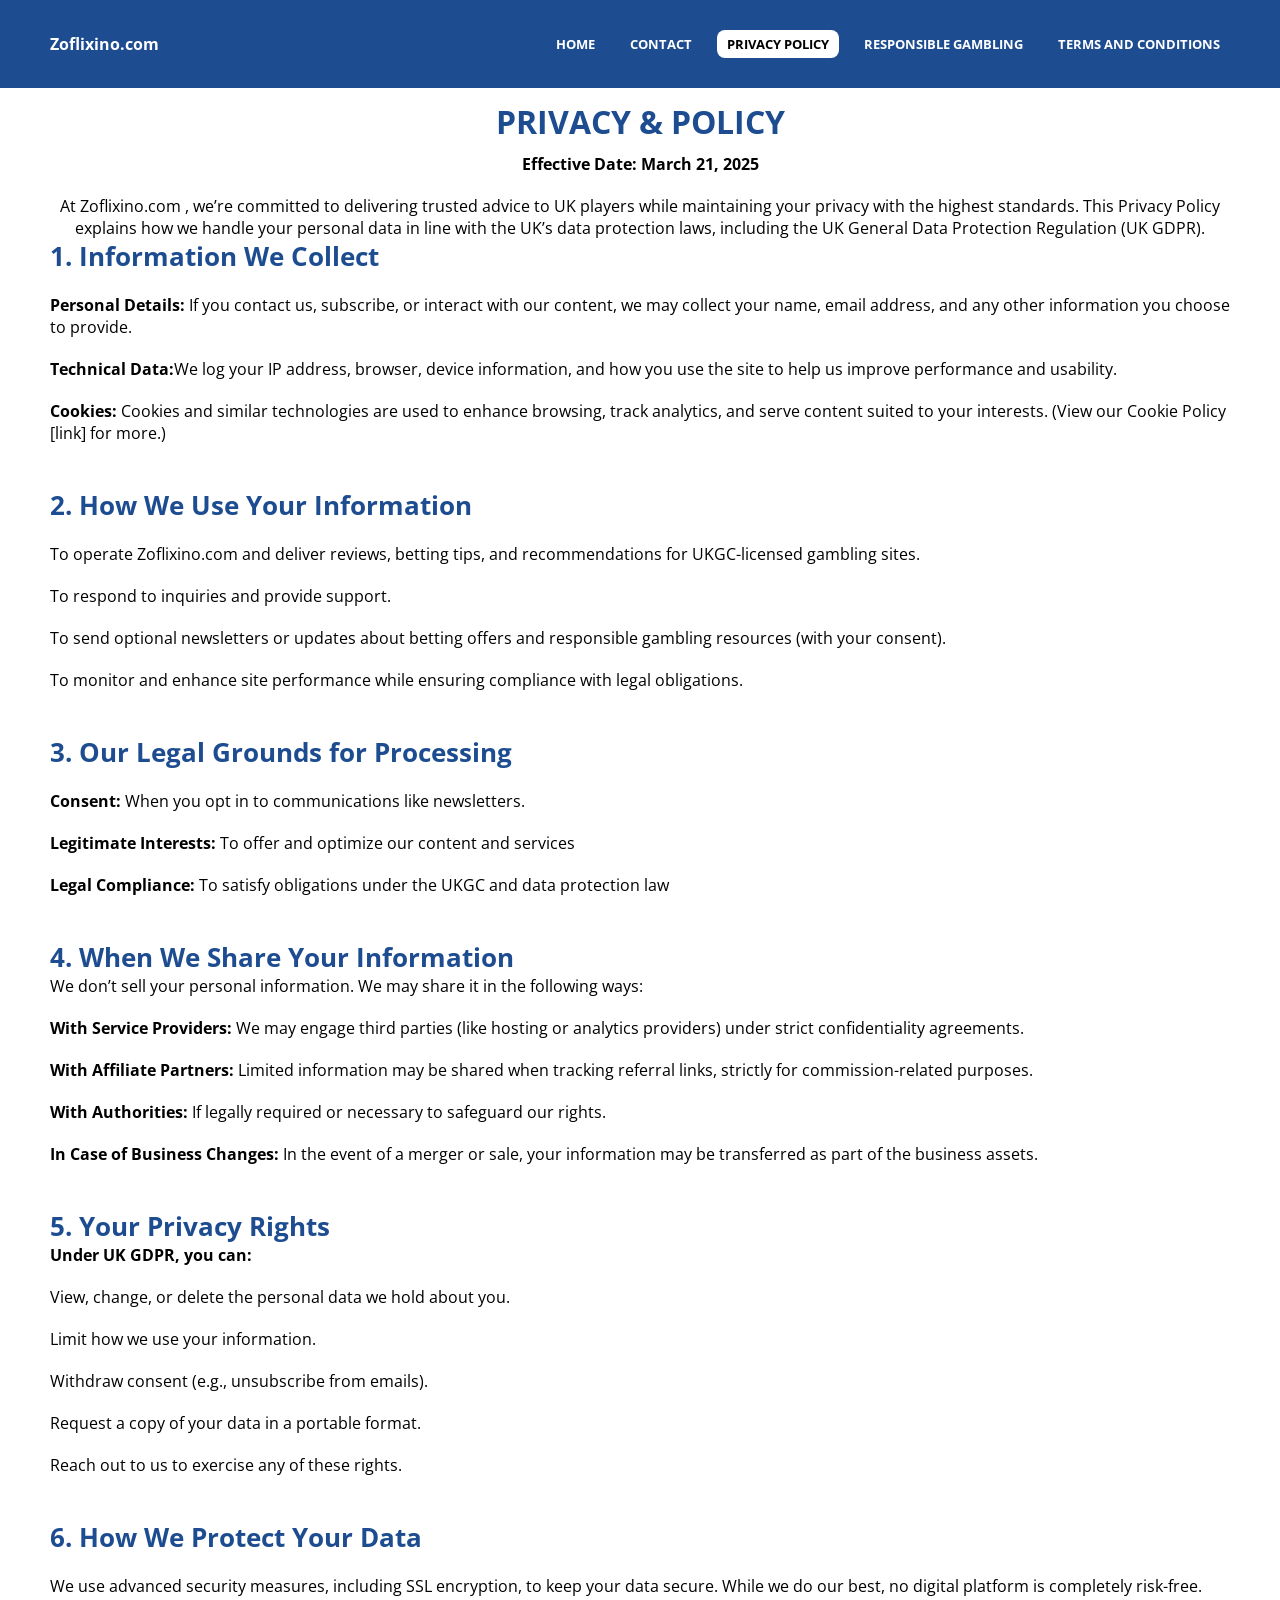
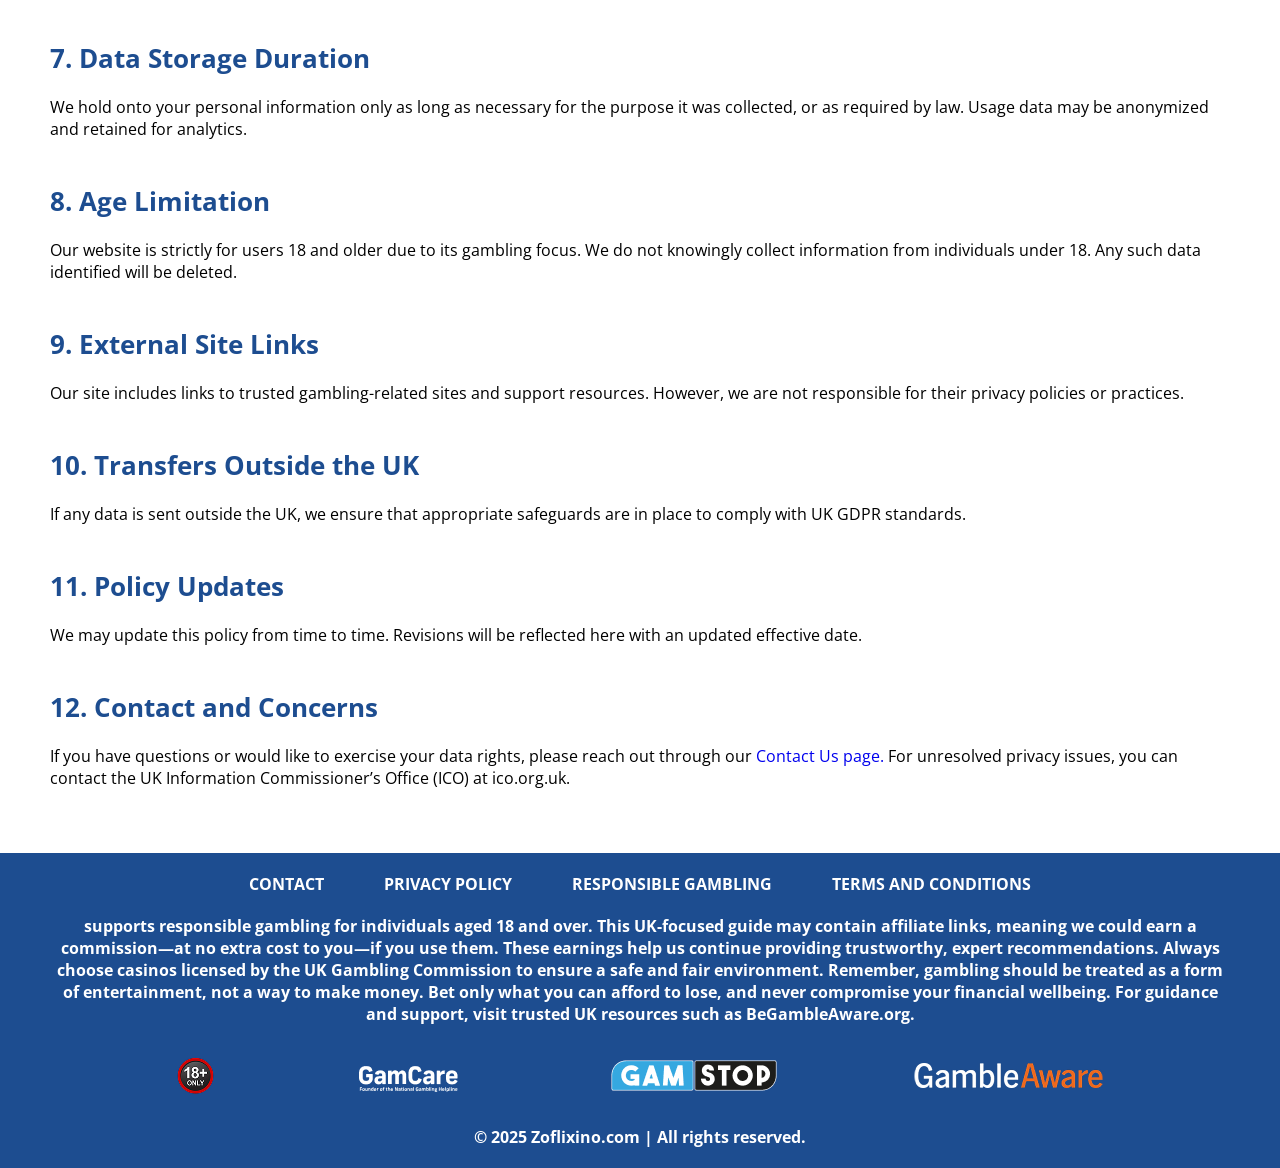
==== extra pages/privacy.html @ 3a32d45b "first commit" ====
<!DOCTYPE html>
<html lang="en">

<head>
    <meta charset="UTF-8">
    <meta name="viewport" content="width=device-width, initial-scale=1.0">
    <title>Zoflixino.com - PRIVACY</title>

    <link href="https://fonts.googleapis.com/css2?family=Open+Sans:ital,wght@0,300..800;1,300..800&display=swap"
        rel="stylesheet">
    <link rel="stylesheet" href="../css/all.min.css">
    <link rel="stylesheet" href="../css/style.css">




</head>

<body>

    <header>

        <section class="container" id="Header">
            <a class="logo" href="../index.html">Zoflixino.com <img src="images/pngwing.com_optimized_50.png" alt=""></a>

            <ul id="navbar">
                <li><a href="../index.html">HOME</a></li>
                <li><a href="Contact.html">CONTACT</a></li>
                <li><a class="active" href="#">PRIVACY POLICY</a></li>
                <li><a href="respnsible.html">RESPONSIBLE GAMBLING</a></li>
                <li><a href="terms&condition.html">TERMS AND CONDITIONS</a></li>
                <i class="fa-solid fa-xmark" id="close"></i>

            </ul>
            <i class="fa-solid fa-bars" id="bar"></i>
        </section>

    </header>
    <main class=" privacy-page comm-pad container">
        <h2>PRIVACY & POLICY</h2>
        <b>Effective Date: March 21, 2025</b>
        <P>At Zoflixino.com , we’re committed to delivering trusted advice to UK players while maintaining your privacy
            with the highest standards. This Privacy Policy explains how we handle your personal data in line with the
            UK’s data protection laws, including the UK General Data Protection Regulation (UK GDPR).</P>


        <section>
            <h3>1. Information We Collect</h3>
            <p><b>Personal Details:</b> If you contact us, subscribe, or interact with our content, we may collect your
                name, email address, and any other information you choose to provide.</p>
            <p><b>Technical Data:</b>We log your IP address, browser, device information, and how you use the site to
                help us improve performance and usability.
            </p>
            <p> <b>Cookies:</b> Cookies and similar technologies are used to enhance browsing, track analytics, and
                serve content suited to your interests. (View our Cookie Policy [link] for more.)</p>

            <br><br>
            <h3>2. How We Use Your Information</h3>
            <p>To operate Zoflixino.com  and deliver reviews, betting tips, and recommendations for UKGC-licensed
                gambling sites.
            </p>
            <p>To respond to inquiries and provide support.
            </p>
            <p>To send optional newsletters or updates about betting offers and responsible gambling resources (with
                your consent).
            </p>
            <p>To monitor and enhance site performance while ensuring compliance with legal obligations.
            </p>
            <br><br>
            <h3>3. Our Legal Grounds for Processing</h3>
            <p> <b>Consent:</b> When you opt in to communications like newsletters.</p>
            <p><b>Legitimate Interests:</b> To offer and optimize our content and services</p>
            <p><b>Legal Compliance: </b> To satisfy obligations under the UKGC and data protection law</p>
            <br><br>
            <h3>4. When We Share Your Information</h3>
            <span>We don’t sell your personal information. We may share it in the following ways:

            </span>
            <p> <b>With Service Providers:</b> We may engage third parties (like hosting or analytics providers) under
                strict confidentiality agreements.</p>
            <p> <b>With Affiliate Partners: </b>Limited information may be shared when tracking referral links, strictly
                for commission-related purposes.</p>
            <p> <b>With Authorities:</b> If legally required or necessary to safeguard our rights.</p>
            <p> <b>In Case of Business Changes: </b>In the event of a merger or sale, your information may be
                transferred as part of the business assets.</p>

            <br><br>
            <h3>5. Your Privacy Rights
            </h3>
            <b>Under UK GDPR, you can:

            </b>
            <p>View, change, or delete the personal data we hold about you.

            </p>
            <p>Limit how we use your information.

            </p>
            <p>Withdraw consent (e.g., unsubscribe from emails).

            </p>
            <p>Request a copy of your data in a portable format.

            </p>
            <p>Reach out to us to exercise any of these rights.

            </p>

            <br><br>

            <h3>6. How We Protect Your Data</h3>
            <p>We use advanced security measures, including SSL encryption, to keep your data secure. While we do our
                best, no digital platform is completely risk-free.</p>
            <br><br>
            <h3>7. Data Storage Duration</h3>
            <p>We hold onto your personal information only as long as necessary for the purpose it was collected, or as required by law. Usage data may be anonymized and retained for analytics.

</p>
            <br><br>
            <h3>8. Age Limitation</h3>
            <p>Our website is strictly for users 18 and older due to its gambling focus. We do not knowingly collect information from individuals under 18. Any such data identified will be deleted.</p>
            <br><br>
            <h3>9. External Site Links</h3>
            <p>Our site includes links to trusted gambling-related sites and support resources. However, we are not responsible for their privacy policies or practices.</p>
            <br><br>
            <h3>10. Transfers Outside the UK</h3>
            <p>If any data is sent outside the UK, we ensure that appropriate safeguards are in place to comply with UK GDPR standards.</p>
            <br><br>
            <h3>11. Policy Updates</h3>
            <p>We may update this policy from time to time. Revisions will be reflected here with an updated effective date.

</p>
            <br><br>
            <h3>12. Contact and Concerns</h3>
            <p>If you have questions or would like to exercise your data rights, please reach out through our <a href="Contact.html">Contact Us page.</a> 
For unresolved privacy issues, you can contact the UK Information Commissioner’s Office (ICO) at ico.org.uk.</p>
            <br><br>
        </section>
    </main>

    <footer class="container">
        <section class="footer_link">
            <ul>
                <li><a href="Contact.html">CONTACT</a></li>
                <li><a href="#">Privacy policy </a></li>
                <li><a href="respnsible.html">RESPONSIBLE GAMBLING
                    </a></li>
                <li><a href="terms&condition.html">TERMS AND CONDITIONS
                    </a></li>
            </ul>

        </section>

        <section class="footer_disc">
            <p>
                <a href="index.html"> </a>supports responsible gambling for individuals aged 18 and over.
                This UK-focused guide may
                contain affiliate links, meaning we could earn a commission—at no extra cost to you—if you use them.
                These earnings help us continue providing trustworthy, expert recommendations. Always choose casinos
                licensed by the UK Gambling Commission to ensure a safe and fair environment. Remember, gambling should
                be treated as a form of entertainment, not a way to make money. Bet only what you can afford to lose,
                and never compromise your financial wellbeing. For guidance and support, visit trusted UK resources such
                as BeGambleAware.org.
            </p>
              <ul>
                <li><a href="https://www.ncpgambling.org/help-treatment/"><img src="../images/footer-icons (1).png"
                            alt=""></a></li>
                <li><a href="https://www.gamcare.org.uk/"><img src="../images/footer-icons.png" alt=""></a></li>
                <li><a href="https://www.gamstop.co.uk/"><img src="../images/footer-icons1.png"  alt=""></a></li>
                <li><a href="https://www.gambleaware.org/"><img src="../images/footer-icons2 .png " alt=""></a></li>
            </ul>
            <span>&copy; 2025 <a href="index.html"> Zoflixino.com</a> | All rights reserved.</span>
        </section>

    </footer>









    <script src="../js/custom.js"></script>


</body>

</html>
---- css/style.css ----
* {
    margin: 0;
    padding: 0;
    outline: 0;
    box-sizing: border-box;
}

ol,
ul {
    list-style-type: none;
}

img {
    vertical-align: middle;
}

a {
    text-decoration: none;
}

html {
    scroll-behavior: smooth;
}

body {
    font-family: "Open Sans", sans-serif;
}

header hr {
    height: 0.5px;
    background: #92A5BF;
    border: none;
}

.container {
    padding: 20px 50px;
    width: 100%;
}

#Header {
    display: flex;
    justify-content: space-between;
    align-items: center;
    position: fixed !important;
    z-index: 99999999;
    top: 0;

    background: #1D4D90;
}

.logo {
    color: #fff;
    font-weight: bold;
}

.logo img {
    margin-left: 5px;
    width: 2rem;
}

#navbar {
    display: flex;
    padding: 10px 0;
}

#navbar li {
    margin-left: 15px;
}

#navbar li a {
    color: #ffffff;
    font-weight: bold;
    font-size: 0.8rem;
    display: inline-block;

    padding: 5px 10px;
    border-radius: 8px;
    transition: all ease-in-out 0.3s;
}

#navbar li .active {
    background: #fff;
    color: black;
}

#navbar li:hover a {
    background: hsl(0, 0%, 100%);
    color: hsl(0, 0%, 0%);
}

#bar {
    display: none;
}

#close {
    display: none;
}


.banner {
    background: rgb(29, 77, 144);
    text-align: center;
    padding-bottom: 30px;
    margin-top: 88px;
}

.banner h1 {
    color: #fff;
    font-size: 2.5rem;
    margin-bottom: 5px;
}

.banner h5 {
    color: #c1cad6;
    margin-bottom: 25px;
}

.banner a {
    color: #fff;
    margin: 15px 5px !important;
    font-weight: 700;
}

.banner a:last-child {
    color: #000000;
    background: #fff;
    padding: 4px 5px;
    border-radius: 5px;
}

.casino_sec {
    text-align: center;
    font-weight: 600;
}

.casino_sec h2 {
    font-size: 2rem;
    margin-bottom: 10px;
}

.casino_sec p {
    color: #df1414;
}

.casino-list {
    background: #1D4D90;
    padding: 15px 20px;
    display: flex;
    flex-direction: column;
    align-items: center;
    justify-items: center;
    border-radius: 8px;
    gap: 10px;
}

.casino-list a img {
    width: 100%;
}

.casino-list h6 {
    columns: #fff;
    font-size: 1rem;
    color: #fff;
}

.casino-list h6 span {
    color: #c1cad6;
}

.cas_btn {
    font-size: 1rem;
    color: #1D4D90;
    font-weight: bolder;
    background: #fff;
    padding: 12px 12px;
    width: 100%;
    border: none;
    border-radius: 5px;
    margin-top: 20px;
}

.casino-grid {
    display: grid;
    grid-template-columns: repeat(2, 1fr);
    gap: 0.5rem;
}
.cas_terms{font-size: 0.6rem;color: #fff !important;}
.trust_part{padding: 20px 0;display: grid;grid-template-columns: repeat(3,1fr);gap: 10px;margin-top: 20px;font-weight: bold;}
.trust_part h3{text-align: center;font-weight: bold;font-size: 2rem;color: #1D4D90;}
.trust_part img{width: 100%;margin-top: 15px;}
.trust_part_con{grid-column: span 2;}
.ladsluck{padding: 20px 0;font-weight: bold;}
.ladsluck h3{
color: #1D4D90;font-size: 2rem;text-align: center;
}
.ladsluck p{text-align: center;margin-top: 10px;}
.luck_itm{padding: 30px 15px;text-align: center;background: #E7EAE8;border-radius: 8px;}
.luck_itm i{font-size: 3rem;color: #1D4D90;margin-bottom: 15px;}
.luck_itm h4{font-size: 1.5rem;}
.luck_itms{display: grid;grid-template-columns: repeat(2,1fr);gap: 15px;margin-top: 20px;}
.support_part{
    text-align: center;padding: 30px 15px;font-weight: bold;background: #E7EAE8;margin-top: 20px;
}
.support_part h3{font-size: 2rem;color: #1D4D90;
margin-bottom: 10px;}
.support_links {text-align: start;}
.support_links a{color:#1D4D90 ;font-size: 1.2rem;font-weight: bolder;}
.pay_acc_sec{padding: 30px 15px;text-align: center;font-weight: bold;}
.pay_acc_sec h3{font-size: 2rem;color: #1D4D90;margin-bottom: 10px;}
.pay_acc_sec div {text-align: start;}
.pay_acc_sec div p{margin-bottom: 10px;}
.pay_acc_sec div p b{color: #1D4D90;font-weight: bolder;}
.final_Thou{
    padding: 30px 15px;background: #E7EAE8;margin-top: 20px;text-align: center;font-weight: bold;
}
.final_Thou h3{color: #1D4D90;font-size: 2rem; margin-bottom: 10px;}




    .faq-section h3{
      
      color: #1D4D90;
      font-weight: bold;
      font-size: 2rem;
      text-align: center;
      margin-bottom: 20px;
    }

    .faq-item {
      border-bottom: 1px solid #000000;
    }

    .faq-question {
      padding: 1rem;
      cursor: pointer;
      background: #1D4D90;
      display: flex;
      justify-content: space-between;
      align-items: center;
      font-weight: bold;
      transition: background 0.3s ease;
      color: #fff;
    }

    .faq-question:hover {
      background: #000000;
      color: #fff;
    }

    .faq-question .icon {
      display: inline-block;
      transition: transform 0.3s ease;
    }

    .faq-item.active1 .faq-question .icon {
      transform: rotate(45deg);
    }

    .faq-answer {
      display: none;
      padding: 1rem;
      background: #E7EAE8;
      line-height: 1.6;
      font-weight: bold;
    }

    .faq-item.active1 .faq-answer {
      display: block;
    }



footer{
  background: #1D4D90;
}
.footer_link ul {display: flex;align-items: center;flex-wrap: wrap;gap: 60px;justify-content: center;margin-bottom: 20px;}
.footer_link ul li a{
    color: #fff;text-transform: uppercase;
    font-weight: bold;
}
.footer_disc{text-align: center;}
.footer_disc p{text-align: center;font-weight: bold;color: #fff;}
.footer_disc p a{color: #ffffff;text-decoration: underline;}
.footer_disc ul{margin: 30px 0;display: flex;justify-content: space-evenly;
flex-wrap: wrap;gap: 10px;}
.footer_disc span a,
.footer_disc span{color: #fff;font-weight: bold;}

/* contact page */
.contact_page{
  
    text-align: center;
    max-width: 900px;
  

}

.comm-pad{  margin: 80px  auto 0;}
.contact_page h2{
font-size: 2rem;
font-weight: bold;
text-transform: uppercase;
color: #1D4D90;
}
.contact_page p{font-weight: bold;}

.contact_page form{
    text-align: start;
    display: flex;
    flex-direction: column;
    justify-content: center;
  gap: 10px;
  margin-top: 40px;
  font-size: 1rem;font-weight: bold;
}
.contact_page div{display: flex;justify-content: space-evenly;}

.contact_page form textarea,
.contact_page form input{
padding: 5px 10px;border-radius: 8px; border: 2px solid #000;transition: all ease-in 0.4s;
margin-bottom: 18px;}
.contact_page form textarea:hover,
.contact_page form input:hover{border: 2px solid #1D4D90;}
.contact_page form button{display: inline-block;padding: 10px;width: 20%;margin: 0 auto; background: #1D4D90;
border: none;border-radius: 8px;font-weight: bold;color: #fff;cursor: pointer;}
/* privacy page */
.privacy-page{text-align: center;}
.privacy-page h2{margin-bottom: 10px;font-size: 2rem;color: #1D4D90;}
.privacy-page p{margin-top: 20px;}
.privacy-page section{text-align: start;}
.privacy-page section h3{color: #1D4D90;font-size: 1.6rem;}

/* responsuble_page */
.responsuble_page{text-align: center}

.responsuble_page h2{font-size: 2rem;color: #1D4D90;text-transform: uppercase;}

.responsuble_page h4,
.responsuble_page p{margin-top: 10px;}
.responsuble_page section h4{
    font-size: 1.2rem;
    color: #1D4D90;
}
.responsuble_page section{
text-align: start !important;


}

/* trems_page */
.terms_page{
    text-align: center;
}

.terms_page h2{font-size: 2rem;color: #1D4D90;text-transform: uppercase;}
.terms_page h4,
.terms_page p{margin-top: 10px;}
 .terms_page section{text-align: start;}
.terms_page section h3{font-size: 1.2rem;color: #1D4D90;}
@media only screen and (max-width: 850px) {
    #navbar {
        flex-direction: column;
        position: fixed;
        height: 100vh;
        width: 350px;
        right: -400px;
        top: 0;
        background: #1D4D90;
        box-shadow: 20px 20px 50px rgba(0, 0, 0, 0.849);
        transition: all ease-in-out 0.4s;
        z-index: 99999999999;
    }

    #navbar li:first-child {
        margin-top: 50px;
    }

    #navbar li {
        margin-bottom: 18px;
    }

    #bar {
        display: block;
        padding: 10px 2px;
        cursor: pointer;
        color: #fff;
    }

    #close {
        display: block;
        position: absolute;
        top: 20px;
        left: 30px;
        font-size: 20px;
        cursor: pointer;
        color: #fff;
    }

    #navbar.active {
        right: 0;
    }

    .container {
        padding: 20px 20px;
    }

    .banner {
        padding-bottom: 30px;
        margin-top: 76px;
    }
    .casino-grid {
  
    grid-template-columns: repeat(1, 1fr);
    
}
.trust_part{grid-template-columns: repeat(1,1fr);}


.luck_itms{grid-template-columns: repeat(1,1fr);}
.footer_link ul{gap: 20px;}
.contact_page div{flex-direction: column;}
.contact_page div label{display: block;}
#FirstName,
#lastName{width: 100%;}

}
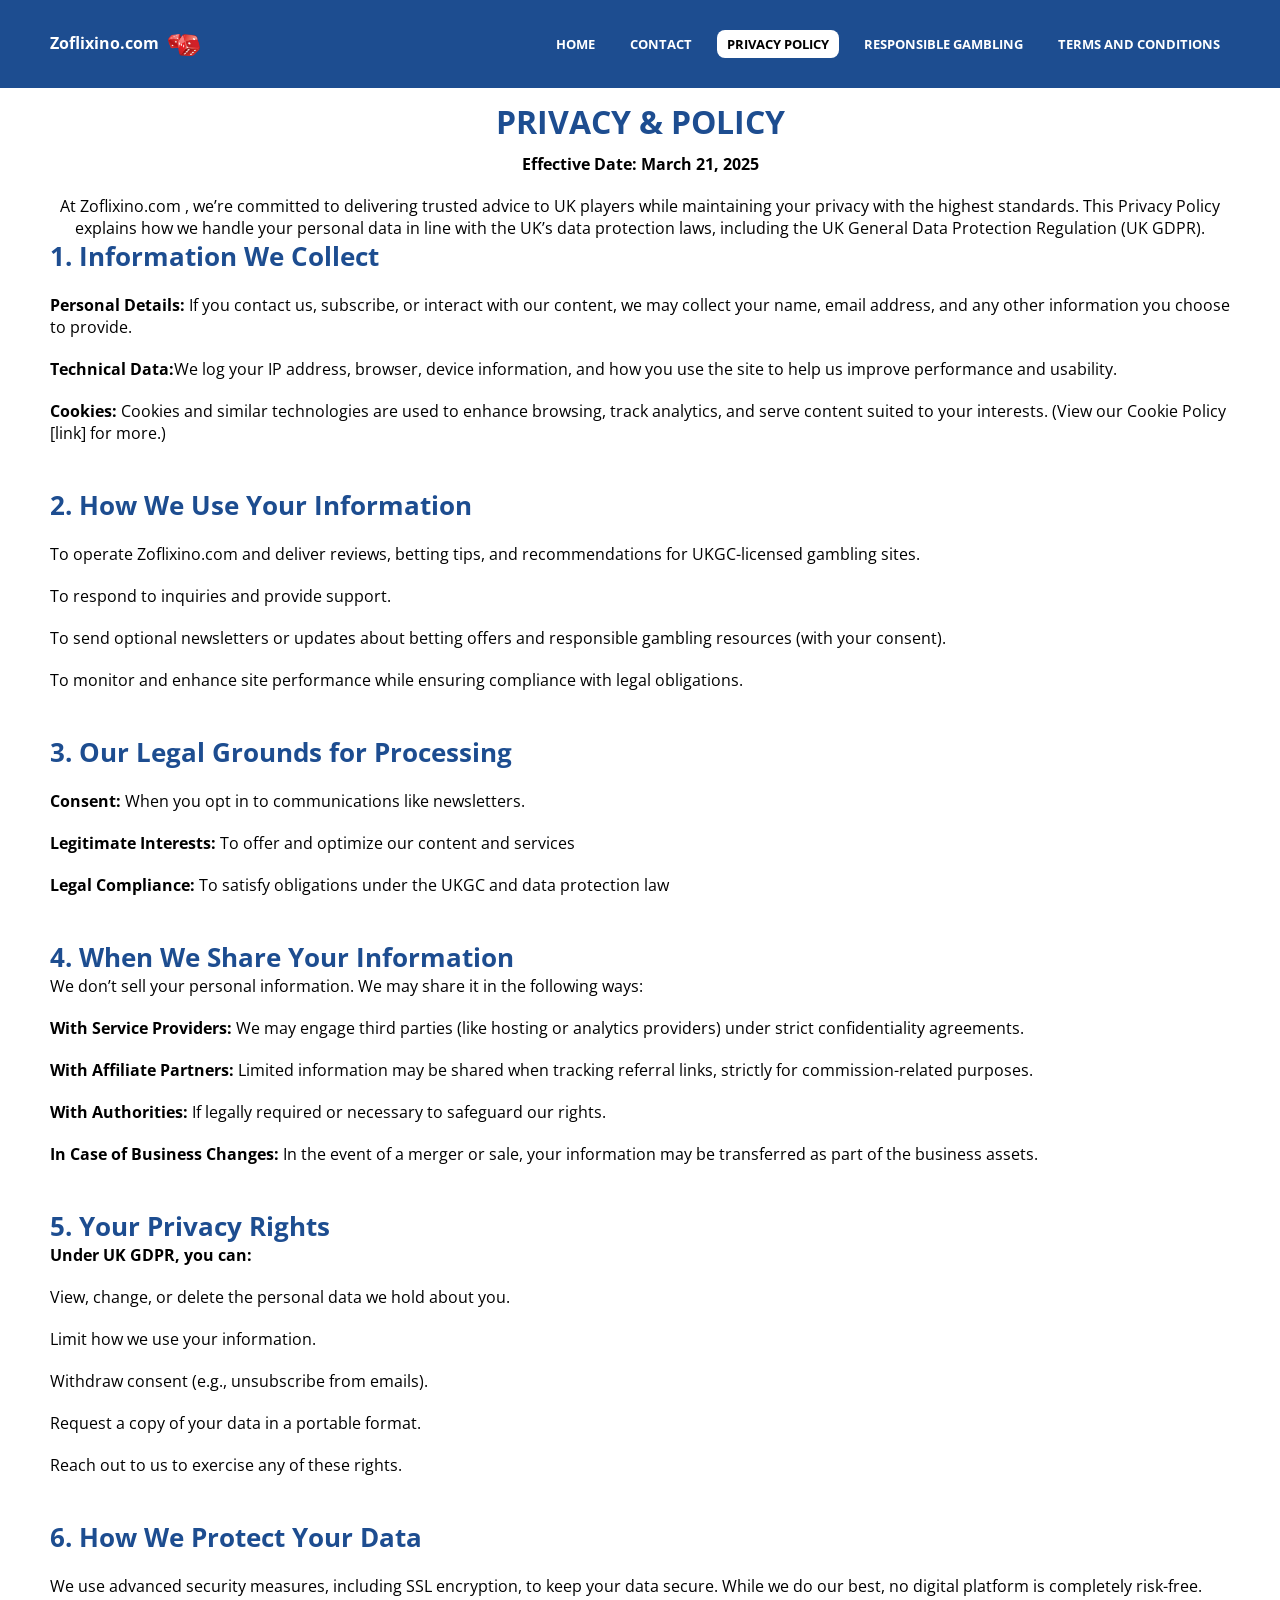
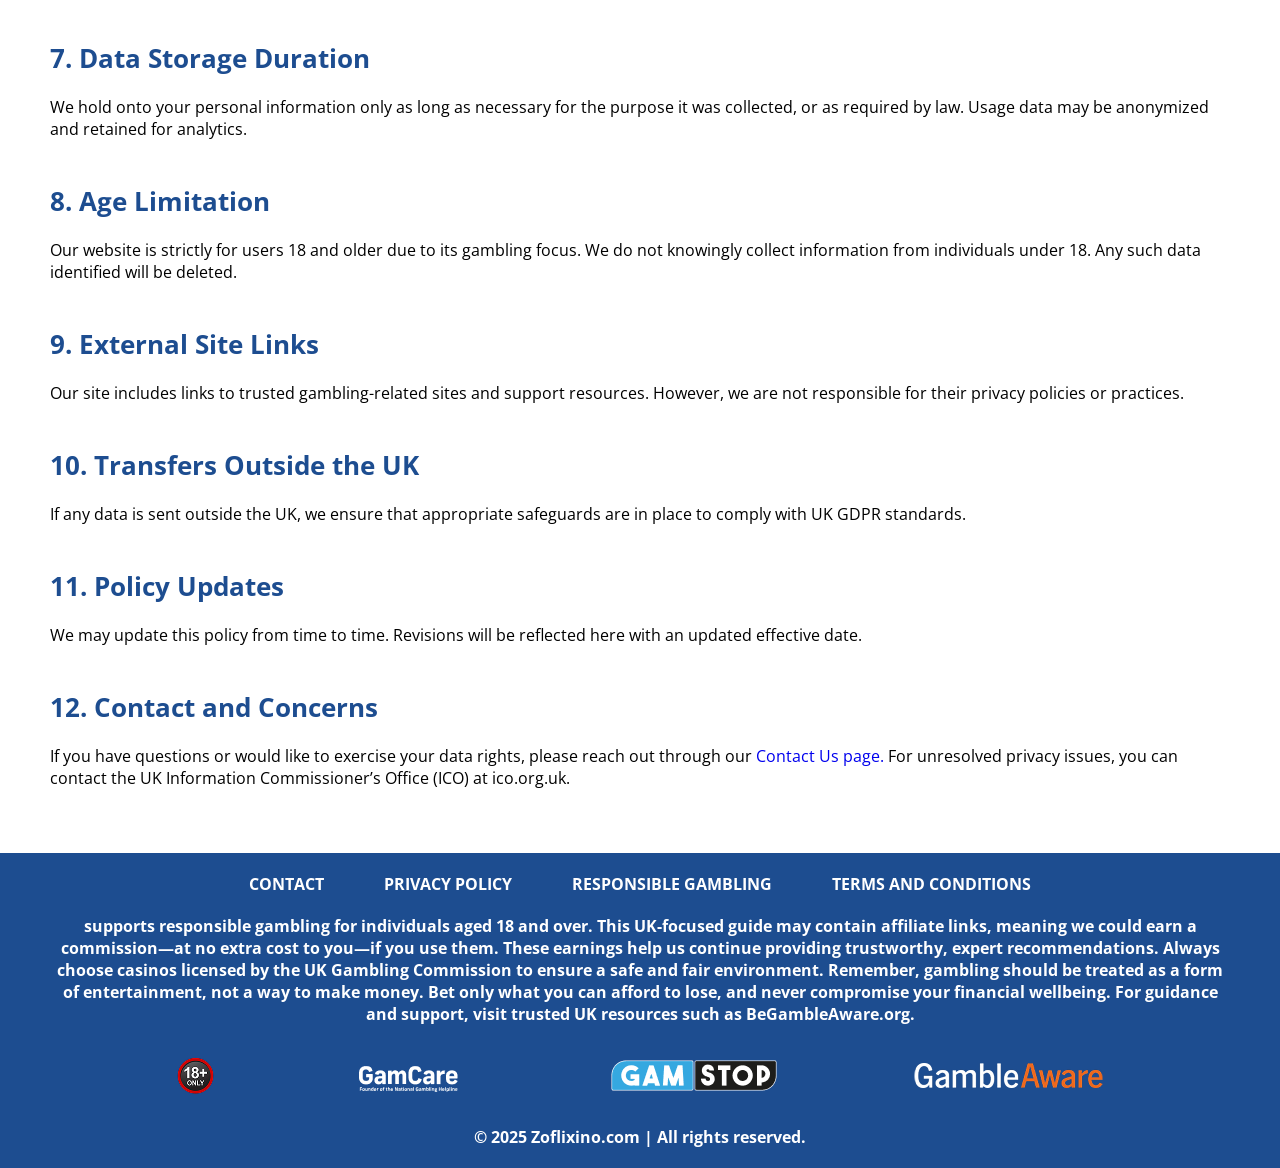
==== commit d0e72eb6: "contact change" ====
--- a/extra pages/privacy.html
+++ b/extra pages/privacy.html
@@ -21,7 +21,7 @@
     <header>
 
         <section class="container" id="Header">
-            <a class="logo" href="../index.html">Zoflixino.com <img src="images/pngwing.com_optimized_50.png" alt=""></a>
+            <a class="logo" href="../index.html">Zoflixino.com <img src="../images/pngwing.com_optimized_50.png" alt=""></a>
 
             <ul id="navbar">
                 <li><a href="../index.html">HOME</a></li>
--- a/css/style.css
+++ b/css/style.css
@@ -286,44 +286,26 @@
 flex-wrap: wrap;gap: 10px;}
 .footer_disc span a,
 .footer_disc span{color: #fff;font-weight: bold;}
-
+.comm-pad{  margin: 80px  auto 0;}
 /* contact page */
-.contact_page{
-  
-    text-align: center;
-    max-width: 900px;
-  
-
-}
-
-.comm-pad{  margin: 80px  auto 0;}
-.contact_page h2{
-font-size: 2rem;
-font-weight: bold;
-text-transform: uppercase;
-color: #1D4D90;
-}
-.contact_page p{font-weight: bold;}
-
-.contact_page form{
-    text-align: start;
-    display: flex;
-    flex-direction: column;
-    justify-content: center;
-  gap: 10px;
-  margin-top: 40px;
-  font-size: 1rem;font-weight: bold;
-}
-.contact_page div{display: flex;justify-content: space-evenly;}
-
-.contact_page form textarea,
-.contact_page form input{
-padding: 5px 10px;border-radius: 8px; border: 2px solid #000;transition: all ease-in 0.4s;
-margin-bottom: 18px;}
-.contact_page form textarea:hover,
-.contact_page form input:hover{border: 2px solid #1D4D90;}
-.contact_page form button{display: inline-block;padding: 10px;width: 20%;margin: 0 auto; background: #1D4D90;
-border: none;border-radius: 8px;font-weight: bold;color: #fff;cursor: pointer;}
+.contact_page h2{font-size: 2rem;color: #1D4D90;
+text-transform: uppercase;text-align: center;margin-bottom: 16px;}
+
+.contact-details{display: flex;align-items: center; background: #E7EAE8;
+    padding: 16px 20px;border-radius: 8px;gap: 20px;}
+.contact-details i{
+    font-size: 1.6rem;
+    margin-bottom: 1rem;
+}
+.contact-details div h4{
+    color: #1D4D90;font-size: 1rem;
+    margin-bottom: 6px;
+}
+.contact-details div p{
+    font-weight: bold;
+}
+.contact_page section{display: grid;grid-template-columns: repeat(3,1fr);gap: 10px;}
+.contact-details1{grid-column: span 3;gap: 20px;padding:20px 20px ;align-items: start;}
 /* privacy page */
 .privacy-page{text-align: center;}
 .privacy-page h2{margin-bottom: 10px;font-size: 2rem;color: #1D4D90;}
@@ -419,9 +401,13 @@
 
 .luck_itms{grid-template-columns: repeat(1,1fr);}
 .footer_link ul{gap: 20px;}
-.contact_page div{flex-direction: column;}
-.contact_page div label{display: block;}
+
+
 #FirstName,
 #lastName{width: 100%;}
 
+
+.contact-details div h4{font-size: 1rem;}
+.contact-details{grid-column: span 3;padding: 20px 8px;}
+.contact-details1{padding: 20px 8px;}
 }
